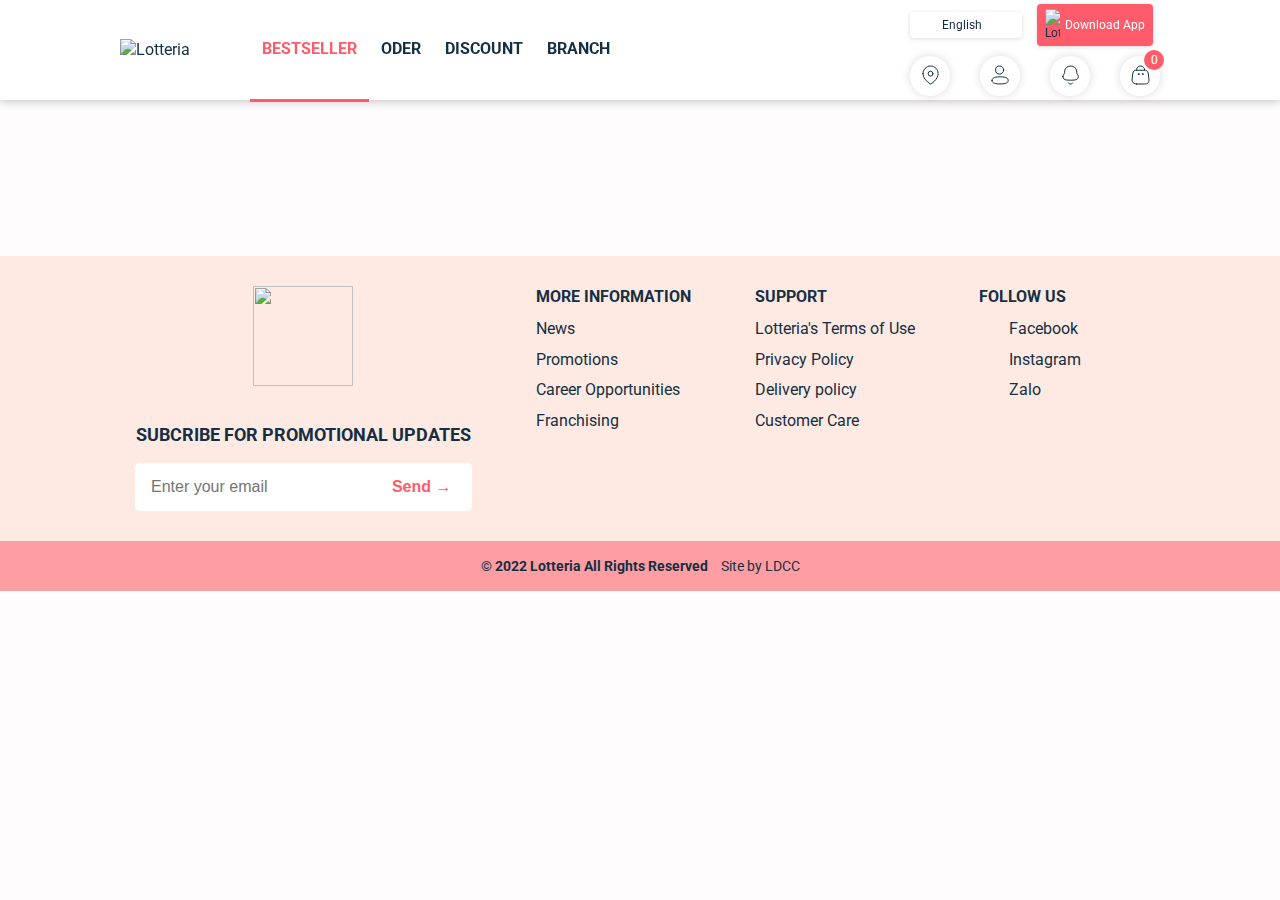
==== index.html @ b00b589e "1" ====
<!DOCTYPE html>
<html lang="en">
  <head>
    <meta charset="UTF-8" />
    <meta name="viewport" content="width=device-width, initial-scale=1.0" />
    <title>Fast Food</title>
    <link
      rel="stylesheet"
      href="https://cdnjs.cloudflare.com/ajax/libs/font-awesome/6.5.2/css/all.min.css"
      integrity="sha512-SnH5WK+bZxgPHs44uWIX+LLJAJ9/2PkPKZ5QiAj6Ta86w+fsb2TkcmfRyVX3pBnMFcV7oQPJkl9QevSCWr3W6A=="
      crossorigin="anonymous"
      referrerpolicy="no-referrer"
    />
    <link rel="preconnect" href="https://fonts.googleapis.com" />
    <link rel="preconnect" href="https://fonts.gstatic.com" crossorigin />
    <link
      href="https://fonts.googleapis.com/css2?family=Roboto:ital,wght@0,100;0,300;0,400;0,500;0,700;0,900;1,100;1,300;1,400;1,500;1,700;1,900&display=swap"
      rel="stylesheet"
    />
    <link rel="stylesheet" href="../../CSS/USER/Main.css" />
  </head>
  <body>
    <!-- ************************** -->
    <!-- HEADER -->

    <header class="header flex" id="Header">
      <div class="header__left flex">
        <div class="header__logo">
          <a href="">
            <img
              src="https://www.lotteria.vn/grs-static/images/lotteria_logo.svg"
              width="67"
              alt="Lotteria"
            />
          </a>
        </div>

        <ul class="header__left__nav flex">
          <li>
            <a class="active-nav" href="">BESTSELLER</a>
          </li>
          <li><a href="">ODER</a></li>
          <li><a href="">DISCOUNT</a></li>
          <li><a href="">BRANCH</a></li>
        </ul>
      </div>
      <div class="header__right">
        <div class="header__right__up flex">
          <div class="header__language">
            <img
              class="header__img-s"
              src="https://www.lotteria.vn/grs-static/images/icon-en.svg"
              width="19"
              alt=""
            />
            English
            <i class="fa-solid fa-caret-down icon__language"></i>
            <div class="header__language__inner hidden">
              <img
                class="header__img-s"
                src="https://www.lotteria.vn/grs-static/images/icon-vn.svg"
                width="19"
                height="14"
                alt=""
              />
              Vietnamese
            </div>
          </div>
          <div class="header__downloadApp">
            <img
              class="header__img-s"
              src="https://www.lotteria.vn/grs-static/images/logo-l.svg"
              width="15"
              alt="Lotteria"
            />
            Download App
            <div class="header__downloadApp__inner hidden">
              <a href="">
                <img
                  class="header__img-s"
                  src="https://www.lotteria.vn/grs-static/images/icon-appstore.png"
                  alt=""
                />
              </a>
              <a href="">
                <img
                  class="header__img-s"
                  src="https://www.lotteria.vn/grs-static/images/icon-googleplay.png"
                  alt=""
                />
              </a>
            </div>
          </div>
        </div>

        <ul class="header__right__down flex">
          <li class="header__right__down__location">
            <a href="">
              <img src="../../ASSET/IMAGE/ICON/icon-pos-2.svg" alt="" />
            </a>
          </li>
          <li class="header__right__down__account" id="accountIcon">
            <a>
              <img src="../../ASSET/IMAGE/ICON/icon-myaccount.svg" alt="" />
            </a>
            <ul class="sub__menu__account hidden">
              <li>
                <!-- <a href="./AccInfor.html"> -->
                  <a href="./user/accInfor.html">
                  <img
                    src="https://www.lotteria.vn/grs-static/images/icon-account-2.svg"
                    alt=""
                  />
                  Account information</a
                >
              </li>
              <li>
                <a href="./ShippingAdress.html">
                  <img
                    src="https://www.lotteria.vn/grs-static/images/icon-pos.svg"
                    alt=""
                  />
                  Shipping address</a
                >
              </li>
              <li>
                <a href="">
                  <img
                    src="https://www.lotteria.vn/grs-static/images/icon-history.svg"
                    alt=""
                  />
                  Order history</a
                >
              </li>
              <li>
                <a href="./Wishlist.html">
                  <img
                    src="https://www.lotteria.vn/grs-static/images/icon-save-2.svg"
                    alt=""
                  />
                  My menu/ wishlist</a
                >
              </li>
              <li>
                <a href="">
                  <img
                    src="https://www.lotteria.vn/grs-static/images/icon-help.svg"
                    alt=""
                  />
                  Support</a
                >
              </li>
              <li id="signOut">
                <a>
                  <img
                    src="https://www.lotteria.vn/grs-static/images/icon-logout.svg"
                    alt=""
                  />
                  Sign out</a
                >
              </li>
            </ul>
          </li>
          <li class="header__right__down__notify">
            <a href="">
              <img src="../../ASSET/IMAGE/ICON/icon-notification.svg" alt="" />
            </a>
          </li>
          <li class="header__right__down__cart" id="cartIcon">
            <a>
              <img src="../../ASSET/IMAGE/ICON/icon-cart.svg" alt="" />
            </a>
            <div class="quantity-cart">0</div>
          </li>
        </ul>
      </div>
    </header>

    <!-- ************************** -->
    <!-- MAIN -->

    <main class="main">
      <!-- CATEGORY -->

      <div class="category">
        <ul class="category__list">
          <!-- data local  -->
        </ul>

        <div class="category__dot">
          <!-- data local -->
        </div>
      </div>

      <!-- PRODUCT -->

      <ul class="product">
        <!-- data local -->
      </ul>
    </main>

    <!-- FOOTER -->

    <footer class="footer">
      <div class="footer__container">
        <div class="footer__container__subscribe flex">
          <div class="footer__logo">
            <img
              src="https://www.lotteria.vn/grs-static/images/lotteria_logo.svg"
              alt=""
            />
          </div>
          <h3 class="footer__container__subscribe-heading">
            SUBCRIBE FOR PROMOTIONAL UPDATES
          </h3>
          <form class="footer__email">
            <input
              class="email-input"
              stype="text"
              placeholder="Enter your email"
            />
            <button class="footer__email__send">Send →</button>
          </form>
        </div>

        <div class="footer__right__content">
          <div class="footer__right__content__item">
            <h3>MORE INFORMATION</h3>
            <ul>
              <li>
                <a href="">News</a>
              </li>
              <li>
                <a href="">Promotions</a>
              </li>
              <li>
                <a href="">Career Opportunities</a>
              </li>
              <li>
                <a href="">Franchising</a>
              </li>
            </ul>
          </div>
          <div class="footer__right__content__item">
            <h3>SUPPORT</h3>
            <ul>
              <li>
                <a href="">Lotteria's Terms of Use</a>
              </li>
              <li>
                <a href="">Privacy Policy</a>
              </li>
              <li>
                <a href="">Delivery policy</a>
              </li>
              <li>
                <a href="">Customer Care</a>
              </li>
            </ul>
          </div>
          <div class="footer__right__content__item">
            <h3>FOLLOW US</h3>
            <ul class="footer__right__content__item__contact">
              <li>
                <a class="fb-contact" href="">Facebook</a>
              </li>
              <li>
                <a class="ins-contact" href="">Instagram</a>
              </li>
              <li>
                <a class="zalo-contact" href="">Zalo</a>
              </li>
            </ul>
            <p class="certicate">
              <a href="">
                <img
                  src="https://www.lotteria.vn/grs-static/images/bct.png"
                  alt=""
                />
              </a>
            </p>
          </div>
        </div>
      </div>

      <div class="copyright">
        <strong> © 2022 Lotteria All Rights Reserved</strong>Site by LDCC
      </div>
    </footer>

    <!-- CONFIRM SIGN OUT -->
    <div class="signOutOverlay flex hidden">
      <div class="signOutModal">
        <img
          src="https://www.lotteria.vn/grs-static/images/illus-4.png"
          alt=""
        />
        <p>Want to sign out?</p>
        <div class="signOutModal__confirm">
          <button class="signOutModal__confirm-cancel" id="btnCancel">
            Cancel
          </button>
          <button class="signOutModal__confirm-ok" id="btnOK">OK</button>
        </div>
      </div>
    </div>

    <!-- CART -->
    <div class="cartOverlay flex hidden">
      <div class="cartModal">
        <strong>Cart</strong>
        <article class="cart__content">
          <ul id="ulCart">
            <!-- data local -->
          </ul>
        </article>
        <footer class="cart__footer">
          <div class="totalPrice flex">
            <strong>Total</strong>
            <p id="totalPrice">0 ₫</p>
          </div>
          <div class="payment">
            <a href="./Payment.html">PAYMENT</a>
          </div>
        </footer>
      </div>
    </div>

    <script src="../../JS/USER/Home.js"></script>
  </body>
</html>
---- CSS/USER/Main.css ----
/* IMPORT LAYOUTS */
@import url(./LAYOUTS/Header.css);
@import url(./LAYOUTS/Footer.css);

/* IMPORT BASE */
@import url(../BASE/Base.css);
@import url(../BASE/Button.css);
@import url(../BASE/Form.css);


.header, .main{
    padding: 0 120px;   
}

.main{
    padding-top: 140px;
    margin-bottom: 50px;
}

.signOutOverlay,
.cartOverlay,
.address-overlay{
    position: fixed;
    top: 0;
    left: 0;
    right: 0;
    bottom: 0;
    z-index: 1000;
    justify-content: center;
    background-color: rgba(0, 0, 0, 0.8);
}

/* ======================= */
/* MAIN START*/

/* CATEGORY */


.category{
    margin-bottom: 20px;
}

.category__list{
    display: flex;
    gap: 30px;
}

.category__list__items{
    width: 98px;
}

.category__list__items-name{
    text-align: center;
    font-size: 15px;
    font-weight: 500;
    margin-top: 6px;
}


.category__list__items >a> img{
    width: 100%;
    border-radius: 15px;
}

.choose-item{
    border: 4px solid green;
}

.active-border{
    border: 4px solid var(--color-theme) ;
}

.active-name{
    color: var(--color-theme);
}

.category__dot{
    text-align: center;
    padding: 15px;
}

.category__dot span{
    width: 10px;
    height: 10px;
    background-color: var(--color-theme);
    display: inline-block;
    cursor: pointer;
    border-radius: 50%;
    margin: 0 2px;
    opacity: 0.5;
}

.active__dot{
    opacity: 1 !important;
}

/* ========== */
/* PRODUCT */

.product{
    margin-bottom: 66px;
    flex-wrap: wrap;
    display: flex;
    row-gap: 30px;
    column-gap: 10px;
}

.product__item{
    width: 23%;
    position: relative;
    box-shadow: 0 0 10px rgba(0, 0, 0, 0.3);
    border-radius: 10px;
    padding-bottom: 75px;
}

@media (max-width: 390px) {
    .header, .menu, .main {
        padding: 0
    }

    .product__item{
        width: 100%;
    }
}

@media (min-width:390px) and (max-width: 720px) {
    .header, .menu, .main {
        padding: 0
    }

    .product__item{
        width: 30%;
    }
}


.product__item__photo{
    position: relative;
    /* margin-bottom: 15px; */
}

.product__item__photo > a > img{
    width: 100%;
    
}

.fa-heart{
    font-size: 22px;
    position: absolute;
    right: 5%;
    top: 100%;  
    cursor: pointer;  
}

.red-heart{
    color: red;
}

.product__item__content{
    padding: 0 12px;
}

h3{
    font-size: 17px;
    font-weight: 500;
    margin-bottom: 10px;
}

.product__item__detals{
    opacity: .7;
    margin-bottom: 20px;
    font-size: 14px;
}

.product__item__price p:first-child{
    color: var(--color-theme);
    font-weight: 700;
    font-size: 25px;
    line-height: 100%;
    margin-bottom: 5px;
}

.product__item__price p:last-child{
    background: url("https://www.lotteria.vn/grs-static/images/icon-discount.svg") no-repeat;
    padding-left: 24px;
}

.product__item__price p:last-child span{
    color: #6B6C6C;
    text-decoration: line-through;
    font-size: 15px;
}

.product__item__btn{
    padding: 10px 0;
    position: absolute;
    width: 100%;
    left: 0;
    bottom: 0;
    padding: 10px 12px;
}

/* MAIN END*/

/* =============== */
/* CART */

.cartOverlay{
    background-color: rgba(0, 0, 0, 0);
    justify-content: end;
}

.cartModal{
    position: relative;
    box-shadow: 0 0 10px rgba(0, 0, 0, 0.3);
    background-color: white;
    width: 400px;
    height: 503px;
    animation: slidein 0.2s linear;
    display: flex;
    flex-direction: column;
}

.cartModal >strong{
    font-size: 26px;
    padding: 10px 0 0 15px;
}

.cart__content{
    padding: 0 15px;
    flex: 1;
    scrollbar-color: blue transparent;
    overflow-y: auto;
}

.cart__content__listItem{
    position: relative;
    padding: 15px 0;
    border-bottom: 1px solid #eee ;
}

.img-cart{
    margin-right: 15px;
}

.img-cart>a>img{
    max-width: 100px;
}

.fa-trash{
    position: absolute;
    right: 0;
    bottom: 28%;
    padding: 15px;
    font-size: 18px;
    cursor: pointer;
}

.details-cart a{
    font-size: 16px;
    font-weight: 500;
}

.details-cart p{
    font-size: 16px;
}


.quantity-btn{
    padding: 2px;
    width: 35px;
}

.quantity-group > p{
    margin: 0 5px;
}

.cart__footer{
    background-color: white;
}

.totalPrice{
    padding: 15px;
    justify-content: space-between;
    font-size: 18px;
}

.payment{
    background-color: var(--color-theme);
}

.payment a{
    width: 100%;
    padding: 10px 0;
    font-size: 16px;
    font-weight: 500;
    color: #fff;
    cursor: pointer;  
    display: block;
    text-align: center;
    
}

@keyframes slidein {
    from{
        transform: translateX(100%);
    }

    to{
        transform: translateX(0);
    }
}

/* ==================== */
/* SIGN OUT */

.signOutOverlay{
    position: fixed;
    top: 0;
    left: 0;
    right: 0;
    bottom: 0;
    z-index: 1000;
    justify-content: center;
    background-color: rgba(0, 0, 0, 0.6);
}

.signOutModal{
    border-radius: 20px;
    background: url("https://www.lotteria.vn/grs-static/images/bg-3.png") 50% 50% #fff;
    padding: 24px;
}

.signOutModal img{
    max-height: 220px;
    max-width: 100%;
    
}

.signOutModal p{
    text-align: center;
    font-size: 16px;
    margin-bottom: 40px;
}

.signOutModal__confirm{
    display: flex;
    align-items: center;
    gap: 20px;
}

.signOutModal__confirm-cancel{
    background-color: white;
    border: 1px solid var(--color-theme);
    color: var(--color-theme);
    font-weight: 700;
    width: 100%;
}


.signOutModal__confirm-ok{
    color: white;
    font-weight: 700;
    width: 100%;
}

/* =================== */
/* HOVER */

.header__left__nav >li:hover a{
    color: var(--color-theme);
    border-bottom: 3px solid var(--color-theme);
}

.header__language__inner:hover{
    color: #2f80ed;
}

.header__right__down > li>a:hover{
    cursor: pointer;
    opacity: 0.6;
}

.sub__menu__account > li> a:hover{
    opacity: 0.6;
}

.footer__right__content a:hover{
    color: var(--color-theme) ;
}

.main__account__left__menu-list:hover{
    background-color: rgba(255, 255, 255, .2);
}
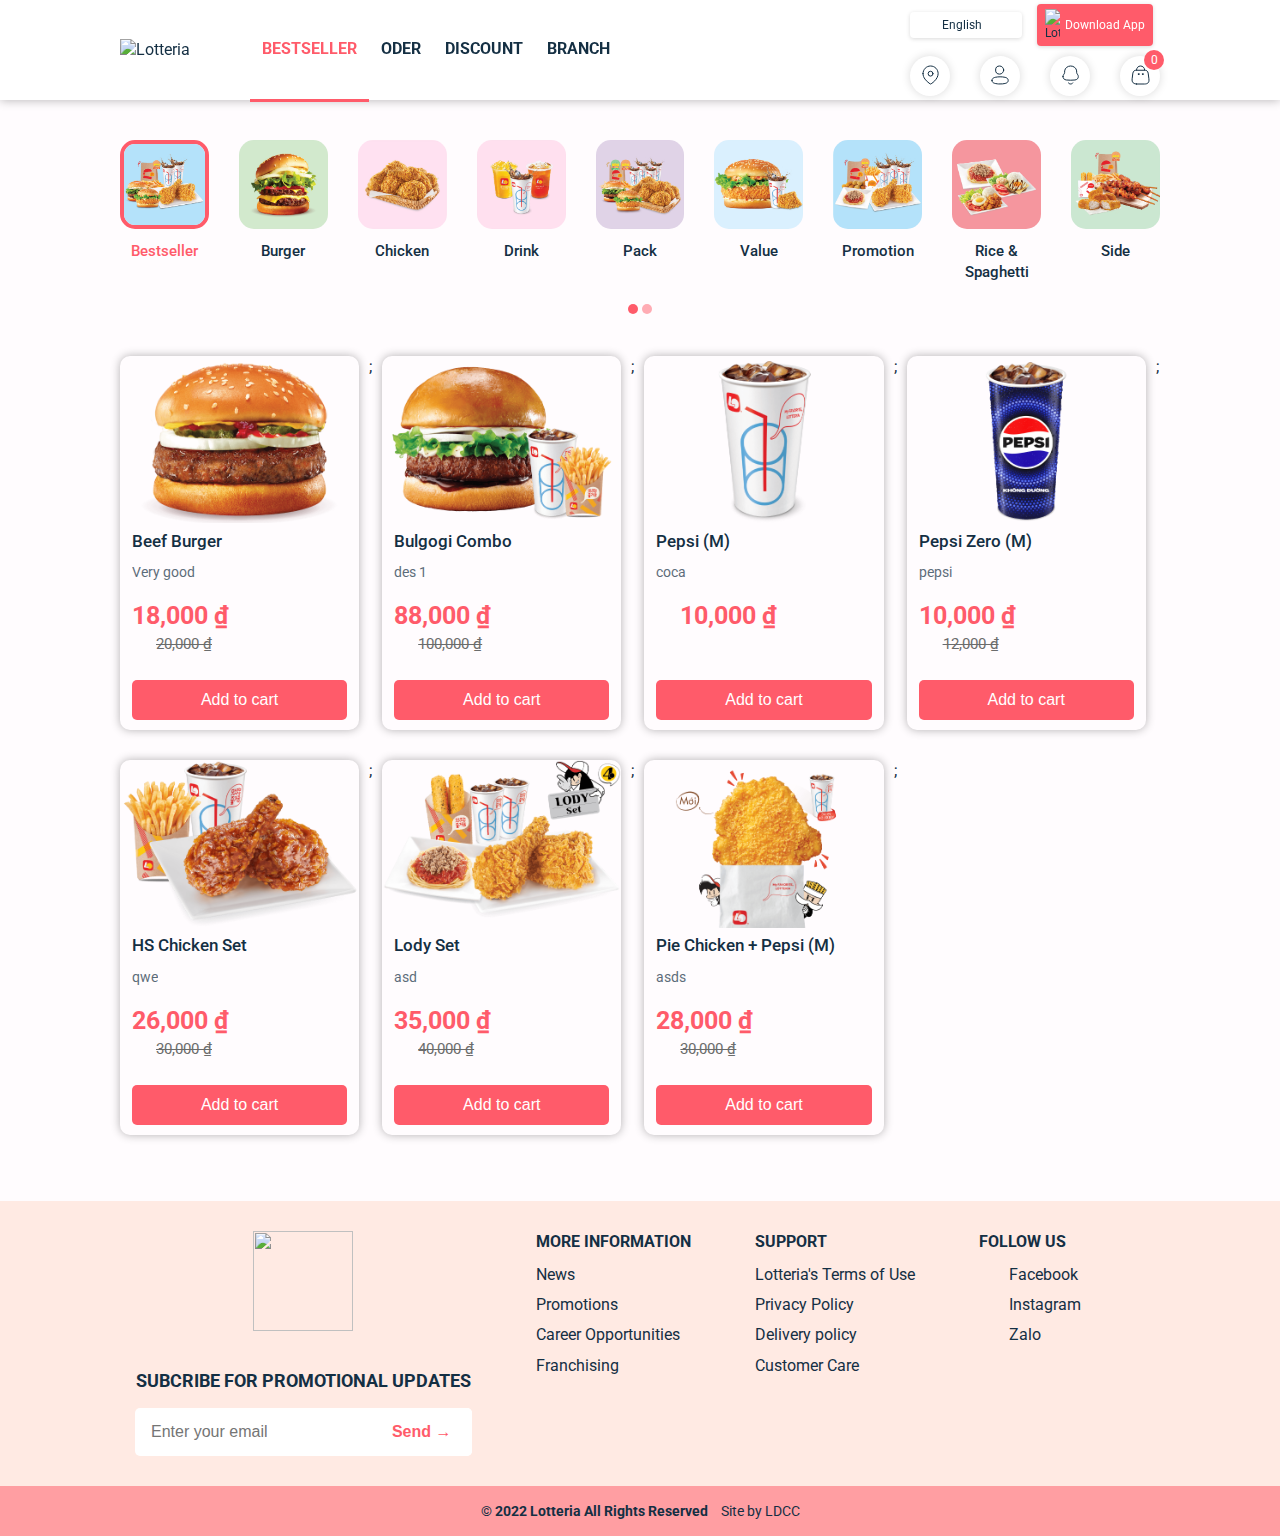
==== commit 3822dd1c: "4" ====
--- a/index.html
+++ b/index.html
@@ -18,6 +18,8 @@
       rel="stylesheet"
     />
     <link rel="stylesheet" href="../../CSS/USER/Main.css" />
+    <script src="./JS/index.js"></script>
+
   </head>
   <body>
     <!-- ************************** -->
